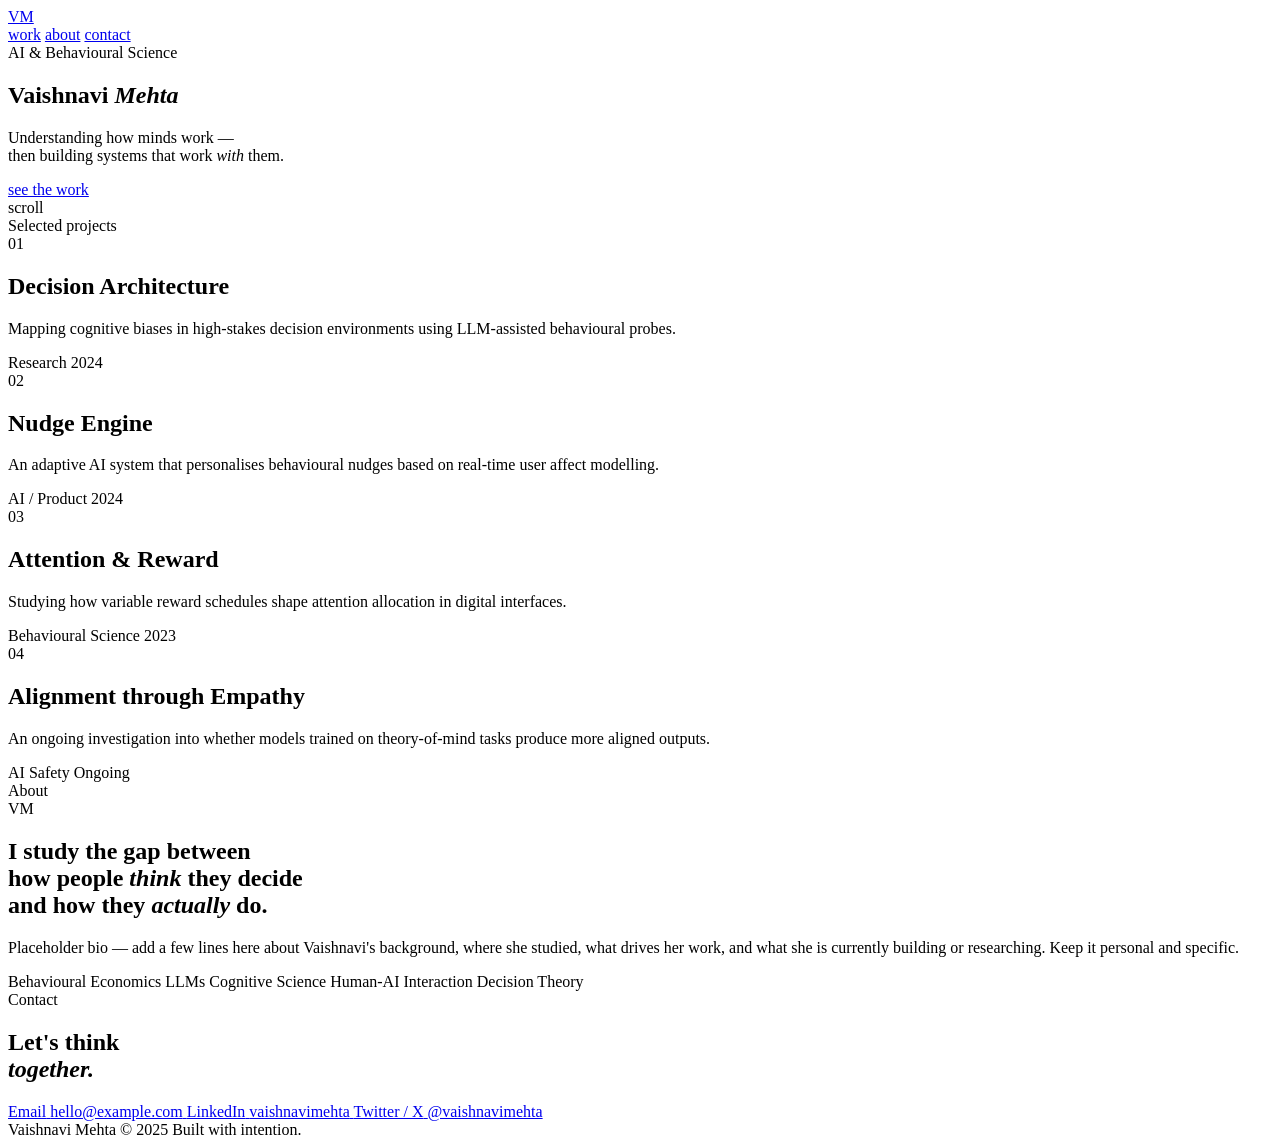
==== index.html @ ce14958a "_" ====
<!DOCTYPE html>
<html lang="en">
<head>
  <meta charset="UTF-8" />
  <meta name="viewport" content="width=device-width, initial-scale=1.0" />
  <title>Vaishnavi Mehta</title>
  <meta name="description" content="AI researcher and behavioural scientist." />
  <link rel="preconnect" href="https://fonts.googleapis.com" />
  <link rel="preconnect" href="https://fonts.gstatic.com" crossorigin />
  <link href="https://fonts.googleapis.com/css2?family=Instrument+Serif:ital@0;1&family=DM+Mono:wght@300;400&display=swap" rel="stylesheet" />
  <link rel="stylesheet" href="css/style.css" />
</head>
<body>

  <div class="cursor-dot" id="cursorDot"></div>
  <div class="cursor-ring" id="cursorRing"></div>

  <header class="nav">
    <a href="#" class="nav-logo" data-magnetic>VM</a>
    <nav class="nav-links">
      <a href="#work" data-magnetic>work</a>
      <a href="#about" data-magnetic>about</a>
      <a href="#contact" data-magnetic>contact</a>
    </nav>
  </header>

  <!-- HERO -->
  <section class="hero" id="hero">
    <div class="hero-tag">AI &amp; Behavioural Science</div>
    <h1 class="hero-title">
      <span class="line reveal">Vaishnavi</span>
      <span class="line reveal delay-1">
        <em>Mehta</em>
      </span>
    </h1>
    <div class="hero-foot reveal delay-2">
      <p class="hero-desc">
        Understanding how minds work —<br>
        then building systems that work <em>with</em> them.
      </p>
      <a href="#work" class="btn" data-magnetic>see the work</a>
    </div>
    <div class="hero-scroll-hint">scroll</div>
  </section>

  <!-- WORK -->
  <section class="work" id="work">
    <div class="section-label">Selected projects</div>

    <div class="project-list">

      <div class="project-item" data-hover>
        <div class="project-left">
          <span class="project-num">01</span>
          <div>
            <h2 class="project-title">Decision Architecture</h2>
            <p class="project-desc">Mapping cognitive biases in high-stakes decision environments using LLM-assisted behavioural probes.</p>
          </div>
        </div>
        <div class="project-right">
          <span class="project-tag">Research</span>
          <span class="project-year">2024</span>
        </div>
      </div>

      <div class="project-item" data-hover>
        <div class="project-left">
          <span class="project-num">02</span>
          <div>
            <h2 class="project-title">Nudge Engine</h2>
            <p class="project-desc">An adaptive AI system that personalises behavioural nudges based on real-time user affect modelling.</p>
          </div>
        </div>
        <div class="project-right">
          <span class="project-tag">AI / Product</span>
          <span class="project-year">2024</span>
        </div>
      </div>

      <div class="project-item" data-hover>
        <div class="project-left">
          <span class="project-num">03</span>
          <div>
            <h2 class="project-title">Attention &amp; Reward</h2>
            <p class="project-desc">Studying how variable reward schedules shape attention allocation in digital interfaces.</p>
          </div>
        </div>
        <div class="project-right">
          <span class="project-tag">Behavioural Science</span>
          <span class="project-year">2023</span>
        </div>
      </div>

      <div class="project-item" data-hover>
        <div class="project-left">
          <span class="project-num">04</span>
          <div>
            <h2 class="project-title">Alignment through Empathy</h2>
            <p class="project-desc">An ongoing investigation into whether models trained on theory-of-mind tasks produce more aligned outputs.</p>
          </div>
        </div>
        <div class="project-right">
          <span class="project-tag">AI Safety</span>
          <span class="project-year">Ongoing</span>
        </div>
      </div>

    </div>
  </section>

  <!-- ABOUT -->
  <section class="about" id="about">
    <div class="section-label">About</div>
    <div class="about-grid">
      <div class="about-left">
        <div class="about-portrait">
          <div class="portrait-placeholder">VM</div>
        </div>
      </div>
      <div class="about-right">
        <h2 class="about-heading">
          I study the gap between<br>
          how people <em>think</em> they decide<br>
          and how they <em>actually</em> do.
        </h2>
        <p class="about-body">
          Placeholder bio — add a few lines here about Vaishnavi's background,
          where she studied, what drives her work, and what she is currently
          building or researching. Keep it personal and specific.
        </p>
        <div class="about-pills">
          <span class="pill">Behavioural Economics</span>
          <span class="pill">LLMs</span>
          <span class="pill">Cognitive Science</span>
          <span class="pill">Human-AI Interaction</span>
          <span class="pill">Decision Theory</span>
        </div>
      </div>
    </div>
  </section>

  <!-- CONTACT -->
  <section class="contact" id="contact">
    <div class="section-label">Contact</div>
    <div class="contact-inner">
      <h2 class="contact-heading">
        Let's think<br><em>together.</em>
      </h2>
      <div class="contact-links">
        <a href="mailto:hello@example.com" class="contact-link" data-magnetic>
          <span class="contact-link-label">Email</span>
          <span class="contact-link-val">hello@example.com</span>
        </a>
        <a href="https://linkedin.com/in/placeholder" class="contact-link" target="_blank" rel="noopener" data-magnetic>
          <span class="contact-link-label">LinkedIn</span>
          <span class="contact-link-val">vaishnavimehta</span>
        </a>
        <a href="https://twitter.com/placeholder" class="contact-link" target="_blank" rel="noopener" data-magnetic>
          <span class="contact-link-label">Twitter / X</span>
          <span class="contact-link-val">@vaishnavimehta</span>
        </a>
      </div>
    </div>
  </section>

  <footer class="footer">
    <span>Vaishnavi Mehta &copy; 2025</span>
    <span>Built with intention.</span>
  </footer>

  <script src="js/main.js"></script>
</body>
</html>
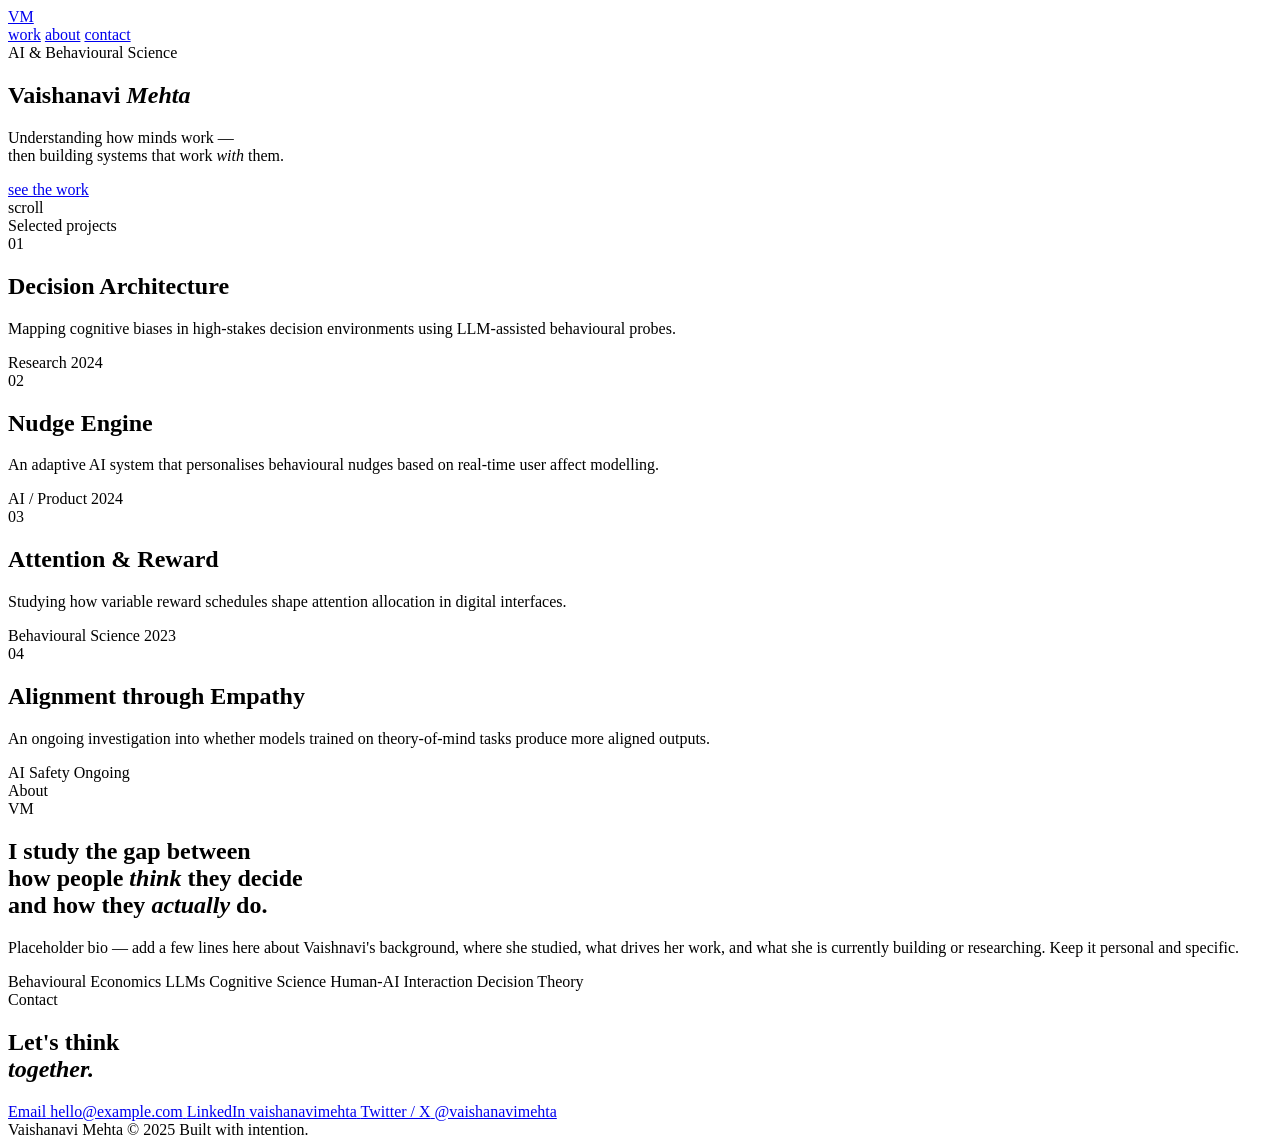
==== commit 730b96bd: "Update index.html" ====
--- a/index.html
+++ b/index.html
@@ -28,7 +28,7 @@
   <section class="hero" id="hero">
     <div class="hero-tag">AI &amp; Behavioural Science</div>
     <h1 class="hero-title">
-      <span class="line reveal">Vaishnavi</span>
+      <span class="line reveal">Vaishanavi</span>
       <span class="line reveal delay-1">
         <em>Mehta</em>
       </span>
@@ -153,18 +153,18 @@
         </a>
         <a href="https://linkedin.com/in/placeholder" class="contact-link" target="_blank" rel="noopener" data-magnetic>
           <span class="contact-link-label">LinkedIn</span>
-          <span class="contact-link-val">vaishnavimehta</span>
+          <span class="contact-link-val">vaishanavimehta</span>
         </a>
         <a href="https://twitter.com/placeholder" class="contact-link" target="_blank" rel="noopener" data-magnetic>
           <span class="contact-link-label">Twitter / X</span>
-          <span class="contact-link-val">@vaishnavimehta</span>
+          <span class="contact-link-val">@vaishanavimehta</span>
         </a>
       </div>
     </div>
   </section>
 
   <footer class="footer">
-    <span>Vaishnavi Mehta &copy; 2025</span>
+    <span>Vaishanavi Mehta &copy; 2025</span>
     <span>Built with intention.</span>
   </footer>
 
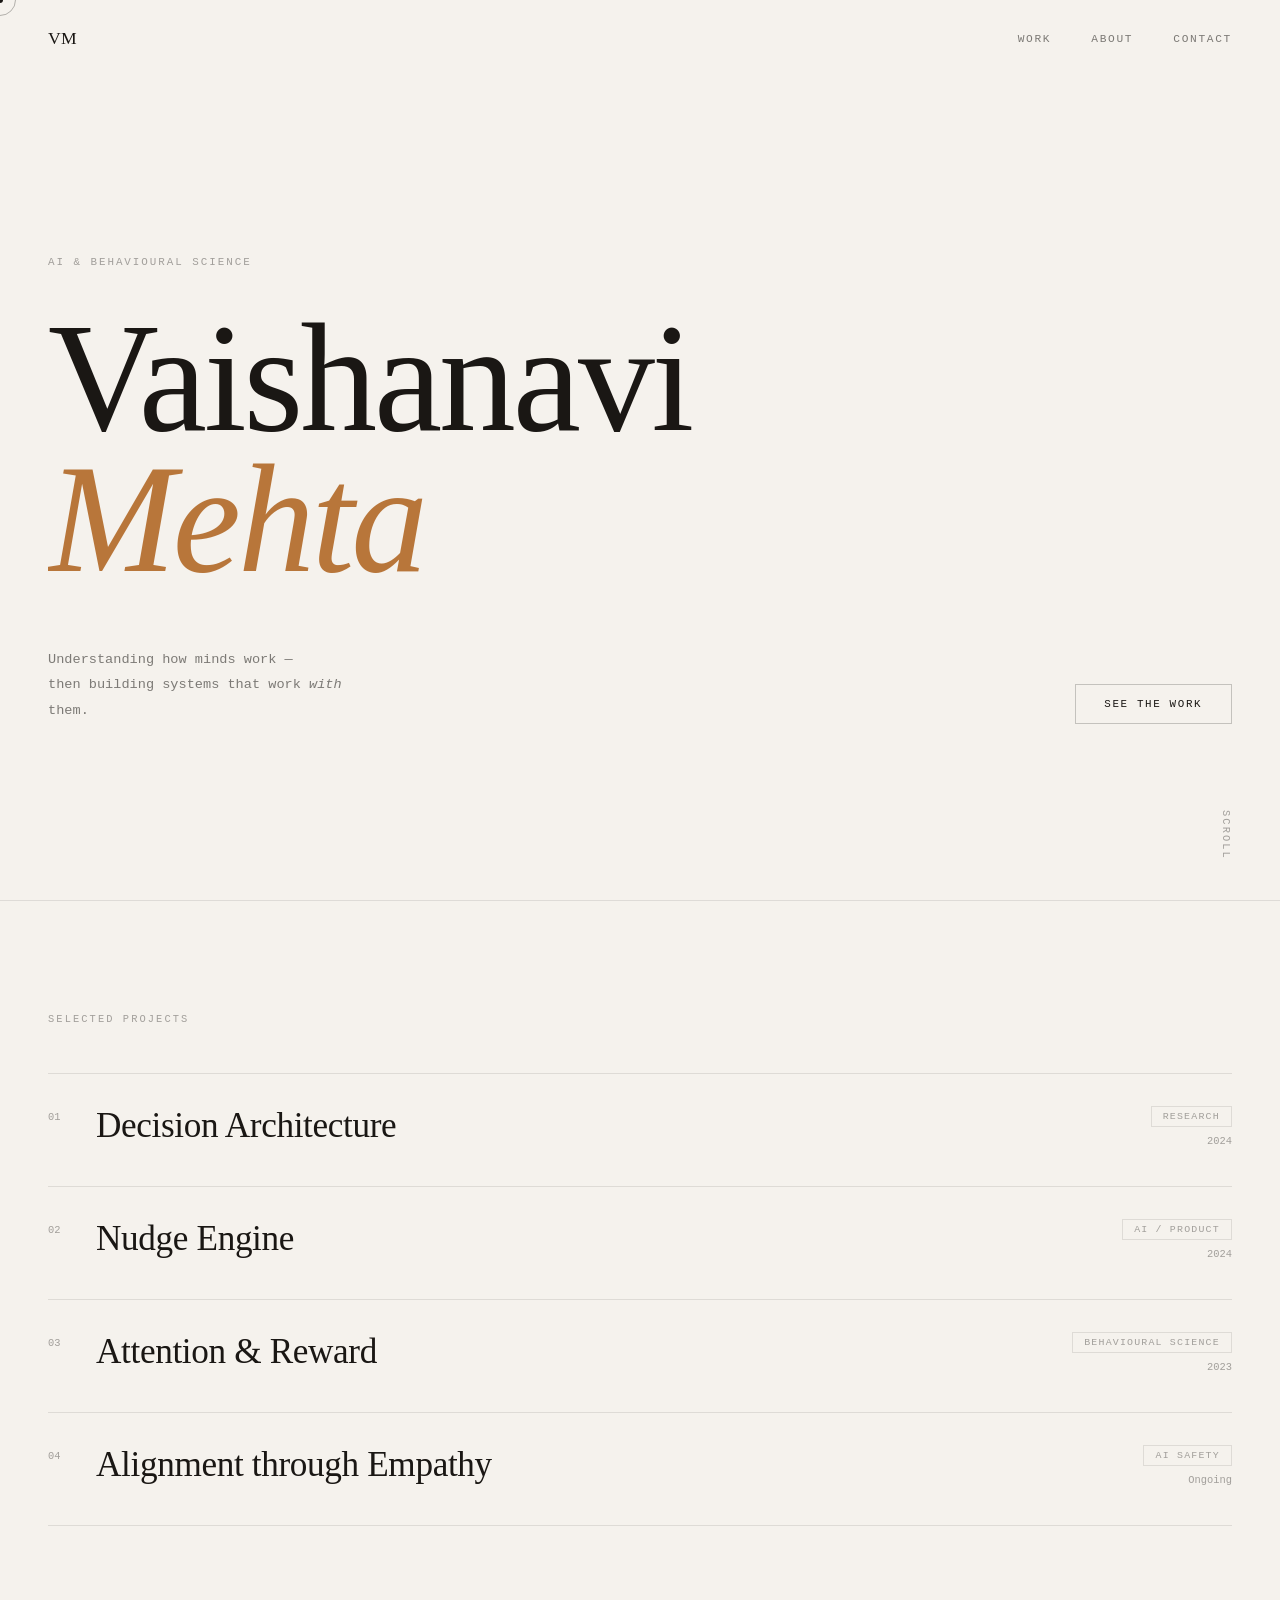
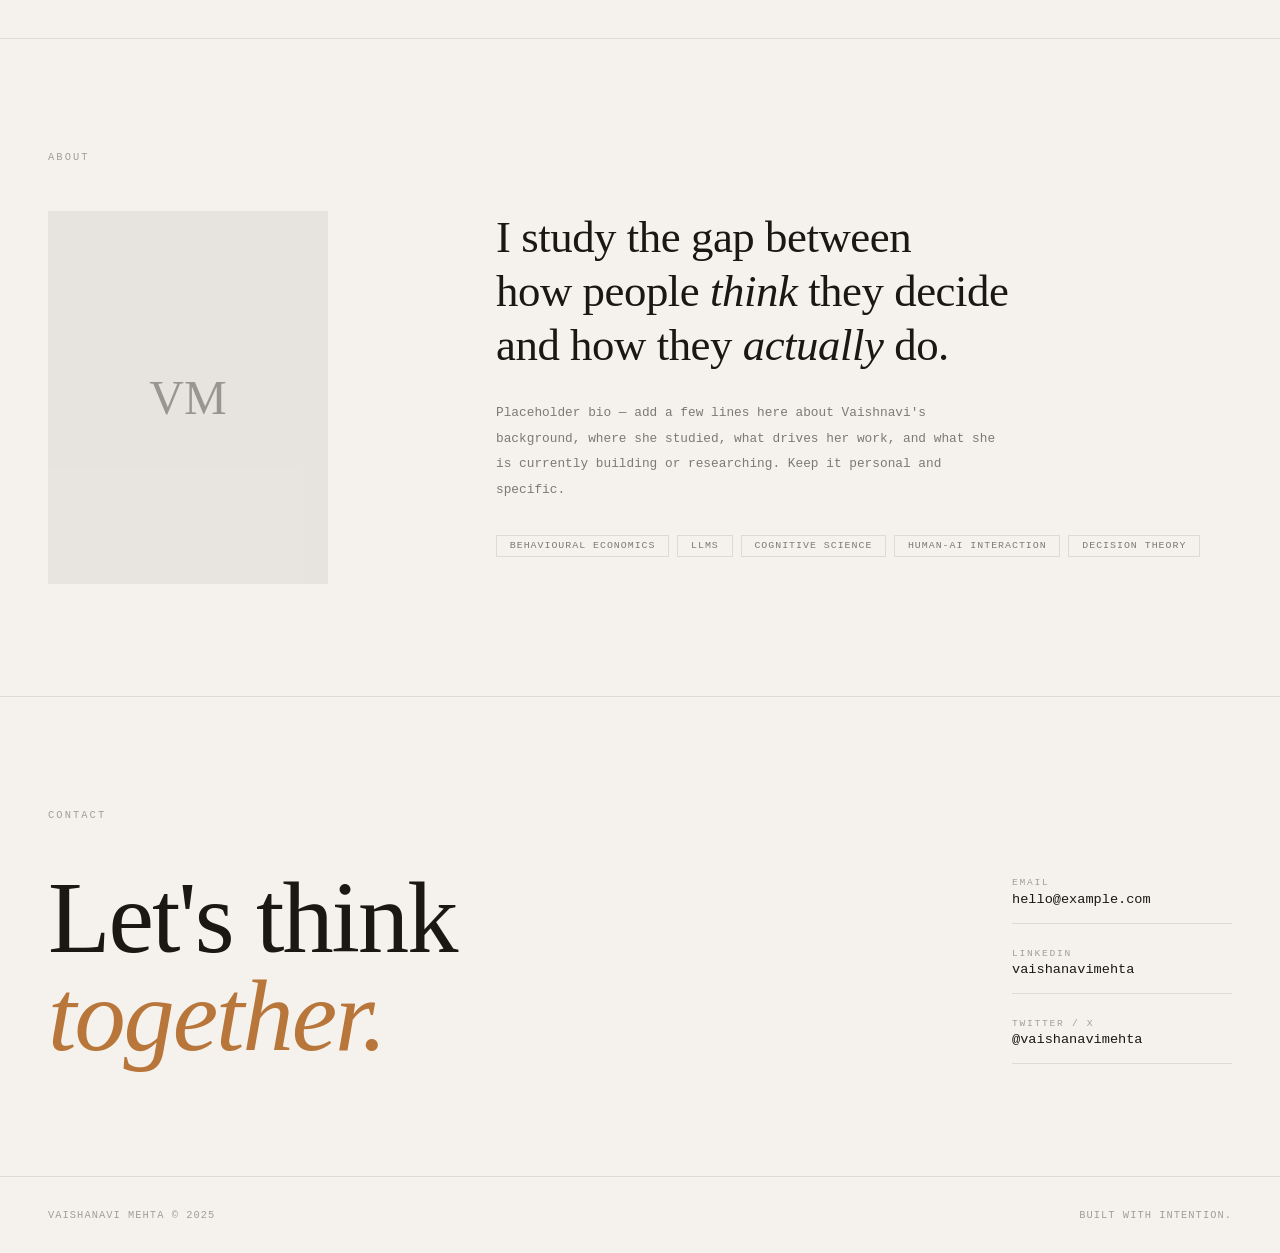
==== commit e01c42d5: "Update index.html" ====
--- a/index.html
+++ b/index.html
@@ -3,12 +3,12 @@
 <head>
   <meta charset="UTF-8" />
   <meta name="viewport" content="width=device-width, initial-scale=1.0" />
-  <title>Vaishnavi Mehta</title>
+  <title>Vaishanavi Mehta</title>
   <meta name="description" content="AI researcher and behavioural scientist." />
   <link rel="preconnect" href="https://fonts.googleapis.com" />
   <link rel="preconnect" href="https://fonts.gstatic.com" crossorigin />
   <link href="https://fonts.googleapis.com/css2?family=Instrument+Serif:ital@0;1&family=DM+Mono:wght@300;400&display=swap" rel="stylesheet" />
-  <link rel="stylesheet" href="css/style.css" />
+  <link rel="stylesheet" href="style.css" />
 </head>
 <body>
 
@@ -168,6 +168,6 @@
     <span>Built with intention.</span>
   </footer>
 
-  <script src="js/main.js"></script>
+  <script src="main.js"></script>
 </body>
 </html>
--- a/style.css
+++ b/style.css
@@ -0,0 +1,404 @@
+/* ─── Reset ─────────────────────────────────────────── */
+*, *::before, *::after { box-sizing: border-box; margin: 0; padding: 0; }
+html { scroll-behavior: smooth; font-size: 16px; }
+body {
+  background: #f5f2ed;
+  color: #1a1714;
+  font-family: 'DM Mono', monospace;
+  font-weight: 300;
+  cursor: none;
+  overflow-x: hidden;
+  -webkit-font-smoothing: antialiased;
+}
+a { color: inherit; text-decoration: none; }
+em { font-style: italic; }
+
+/* ─── CSS Variables ─────────────────────────────────── */
+:root {
+  --ink:       #1a1714;
+  --ink-muted: rgba(26,23,20,0.38);
+  --ink-soft:  rgba(26,23,20,0.55);
+  --paper:     #f5f2ed;
+  --accent:    #b8763a;
+  --line:      rgba(26,23,20,0.1);
+  --serif:     'Instrument Serif', Georgia, serif;
+  --mono:      'DM Mono', monospace;
+  --ease:      cubic-bezier(.16,1,.3,1);
+}
+
+/* ─── Custom cursor ─────────────────────────────────── */
+.cursor-dot,
+.cursor-ring {
+  position: fixed;
+  border-radius: 50%;
+  pointer-events: none;
+  z-index: 9999;
+  transform: translate(-50%, -50%);
+}
+.cursor-dot {
+  width: 6px; height: 6px;
+  background: var(--ink);
+  transition: width .15s var(--ease), height .15s var(--ease), background .2s;
+}
+.cursor-ring {
+  width: 32px; height: 32px;
+  border: 1px solid rgba(26,23,20,0.3);
+  transition: width .4s var(--ease), height .4s var(--ease), border-color .3s;
+}
+.cursor-dot.hovered { width: 4px; height: 4px; background: var(--accent); }
+.cursor-ring.hovered { width: 52px; height: 52px; border-color: var(--accent); }
+
+/* ─── Nav ───────────────────────────────────────────── */
+.nav {
+  position: fixed;
+  top: 0; left: 0; right: 0;
+  z-index: 100;
+  display: flex;
+  justify-content: space-between;
+  align-items: center;
+  padding: 1.75rem 3rem;
+  mix-blend-mode: multiply;
+}
+.nav-logo {
+  font-family: var(--serif);
+  font-size: 1.1rem;
+  letter-spacing: .02em;
+  color: var(--ink);
+}
+.nav-links {
+  display: flex;
+  gap: 2.5rem;
+}
+.nav-links a {
+  font-size: .7rem;
+  letter-spacing: .15em;
+  text-transform: uppercase;
+  color: var(--ink-soft);
+  transition: color .3s;
+}
+.nav-links a:hover { color: var(--ink); }
+
+/* ─── Hero ──────────────────────────────────────────── */
+.hero {
+  min-height: 100vh;
+  display: flex;
+  flex-direction: column;
+  justify-content: center;
+  padding: 10rem 3rem 5rem;
+  position: relative;
+}
+.hero-tag {
+  font-size: .68rem;
+  letter-spacing: .18em;
+  text-transform: uppercase;
+  color: var(--ink-muted);
+  margin-bottom: 2.5rem;
+}
+.hero-title {
+  font-family: var(--serif);
+  font-size: clamp(4rem, 12vw, 11rem);
+  line-height: .92;
+  letter-spacing: -.02em;
+  font-weight: 400;
+  margin-bottom: 3.5rem;
+  overflow: hidden;
+}
+.hero-title .line {
+  display: block;
+  transform: translateY(110%);
+}
+.hero-title em {
+  color: var(--accent);
+}
+.hero-foot {
+  display: flex;
+  align-items: flex-end;
+  justify-content: space-between;
+  gap: 2rem;
+  opacity: 0;
+}
+.hero-desc {
+  font-size: .85rem;
+  line-height: 1.9;
+  color: var(--ink-soft);
+  max-width: 320px;
+}
+.hero-scroll-hint {
+  position: absolute;
+  bottom: 2.5rem;
+  right: 3rem;
+  font-size: .65rem;
+  letter-spacing: .2em;
+  text-transform: uppercase;
+  color: var(--ink-muted);
+  writing-mode: vertical-rl;
+  opacity: 0;
+  animation: fadeUp .8s 1.2s var(--ease) forwards;
+}
+
+/* ─── Button ────────────────────────────────────────── */
+.btn {
+  display: inline-block;
+  font-size: .68rem;
+  letter-spacing: .15em;
+  text-transform: uppercase;
+  color: var(--ink);
+  border: 1px solid rgba(26,23,20,0.22);
+  padding: .8rem 1.8rem;
+  transition: border-color .3s, color .3s, background .3s;
+  white-space: nowrap;
+}
+.btn:hover {
+  background: var(--ink);
+  color: var(--paper);
+  border-color: var(--ink);
+}
+
+/* ─── Section label ─────────────────────────────────── */
+.section-label {
+  font-size: .65rem;
+  letter-spacing: .2em;
+  text-transform: uppercase;
+  color: var(--ink-muted);
+  margin-bottom: 3rem;
+}
+
+/* ─── Work ──────────────────────────────────────────── */
+.work {
+  padding: 7rem 3rem;
+  border-top: 1px solid var(--line);
+}
+.project-list {}
+.project-item {
+  display: flex;
+  justify-content: space-between;
+  align-items: flex-start;
+  gap: 2rem;
+  padding: 2rem 0;
+  border-top: 1px solid var(--line);
+  transition: padding-left .45s var(--ease);
+  position: relative;
+  overflow: hidden;
+}
+.project-item:last-child { border-bottom: 1px solid var(--line); }
+.project-item::after {
+  content: '';
+  position: absolute;
+  inset: 0;
+  background: rgba(26,23,20,0.03);
+  transform: translateX(-100%);
+  transition: transform .45s var(--ease);
+}
+.project-item:hover { padding-left: 1rem; }
+.project-item:hover::after { transform: translateX(0); }
+
+.project-left {
+  display: flex;
+  gap: 1.5rem;
+  align-items: flex-start;
+  flex: 1;
+}
+.project-num {
+  font-size: .65rem;
+  color: var(--ink-muted);
+  margin-top: .3rem;
+  min-width: 1.5rem;
+}
+.project-title {
+  font-family: var(--serif);
+  font-size: clamp(1.4rem, 3vw, 2.2rem);
+  font-weight: 400;
+  letter-spacing: -.01em;
+  margin-bottom: .5rem;
+  transition: color .3s;
+}
+.project-item:hover .project-title { color: var(--accent); }
+.project-desc {
+  font-size: .75rem;
+  line-height: 1.8;
+  color: var(--ink-soft);
+  max-width: 480px;
+  height: 0;
+  overflow: hidden;
+  transition: height .45s var(--ease), opacity .35s;
+  opacity: 0;
+}
+.project-item:hover .project-desc {
+  height: 3.6rem;
+  opacity: 1;
+}
+.project-right {
+  display: flex;
+  flex-direction: column;
+  align-items: flex-end;
+  gap: .5rem;
+  min-width: 120px;
+}
+.project-tag {
+  font-size: .62rem;
+  letter-spacing: .12em;
+  text-transform: uppercase;
+  color: var(--ink-muted);
+  border: 1px solid var(--line);
+  padding: .25rem .7rem;
+}
+.project-year {
+  font-size: .65rem;
+  color: var(--ink-muted);
+}
+
+/* ─── About ─────────────────────────────────────────── */
+.about {
+  padding: 7rem 3rem;
+  border-top: 1px solid var(--line);
+}
+.about-grid {
+  display: grid;
+  grid-template-columns: 1fr 2fr;
+  gap: 5rem;
+  align-items: start;
+}
+.about-portrait {
+  aspect-ratio: 3/4;
+  background: rgba(26,23,20,0.06);
+  display: flex;
+  align-items: center;
+  justify-content: center;
+  max-width: 280px;
+}
+.portrait-placeholder {
+  font-family: var(--serif);
+  font-size: 3rem;
+  color: var(--ink-muted);
+}
+.about-heading {
+  font-family: var(--serif);
+  font-size: clamp(1.5rem, 3.5vw, 2.8rem);
+  font-weight: 400;
+  line-height: 1.2;
+  letter-spacing: -.01em;
+  margin-bottom: 1.75rem;
+}
+.about-body {
+  font-size: .8rem;
+  line-height: 2;
+  color: var(--ink-soft);
+  max-width: 520px;
+  margin-bottom: 2rem;
+}
+.about-pills {
+  display: flex;
+  flex-wrap: wrap;
+  gap: .5rem;
+}
+.pill {
+  font-size: .62rem;
+  letter-spacing: .1em;
+  text-transform: uppercase;
+  border: 1px solid var(--line);
+  padding: .3rem .8rem;
+  color: var(--ink-soft);
+  transition: border-color .3s, color .3s;
+}
+.pill:hover { border-color: var(--accent); color: var(--accent); }
+
+/* ─── Contact ───────────────────────────────────────── */
+.contact {
+  padding: 7rem 3rem;
+  border-top: 1px solid var(--line);
+}
+.contact-inner {
+  display: flex;
+  justify-content: space-between;
+  align-items: flex-end;
+  gap: 4rem;
+  flex-wrap: wrap;
+}
+.contact-heading {
+  font-family: var(--serif);
+  font-size: clamp(3rem, 8vw, 7rem);
+  font-weight: 400;
+  line-height: .95;
+  letter-spacing: -.02em;
+}
+.contact-heading em { color: var(--accent); }
+.contact-links {
+  display: flex;
+  flex-direction: column;
+  gap: 1.5rem;
+  min-width: 220px;
+}
+.contact-link {
+  display: flex;
+  flex-direction: column;
+  gap: .2rem;
+  padding-bottom: 1rem;
+  border-bottom: 1px solid var(--line);
+  transition: border-color .3s;
+}
+.contact-link:hover { border-color: var(--accent); }
+.contact-link-label {
+  font-size: .6rem;
+  letter-spacing: .18em;
+  text-transform: uppercase;
+  color: var(--ink-muted);
+}
+.contact-link-val {
+  font-size: .85rem;
+  color: var(--ink);
+  transition: color .3s;
+}
+.contact-link:hover .contact-link-val { color: var(--accent); }
+
+/* ─── Footer ────────────────────────────────────────── */
+.footer {
+  padding: 2rem 3rem;
+  border-top: 1px solid var(--line);
+  display: flex;
+  justify-content: space-between;
+  font-size: .65rem;
+  letter-spacing: .1em;
+  color: var(--ink-muted);
+  text-transform: uppercase;
+}
+
+/* ─── Reveal animations ─────────────────────────────── */
+@keyframes slideUp {
+  to { transform: translateY(0); }
+}
+@keyframes fadeUp {
+  from { opacity: 0; transform: translateY(10px); }
+  to   { opacity: 1; transform: translateY(0); }
+}
+.reveal { animation: slideUp .95s var(--ease) forwards; }
+.delay-1 { animation-delay: .14s; }
+.delay-2 { animation: fadeUp .9s .55s var(--ease) forwards; }
+
+/* ─── Scroll reveal ─────────────────────────────────── */
+.scroll-reveal {
+  opacity: 0;
+  transform: translateY(28px);
+  transition: opacity .75s var(--ease), transform .75s var(--ease);
+}
+.scroll-reveal.visible {
+  opacity: 1;
+  transform: translateY(0);
+}
+
+/* ─── Responsive ────────────────────────────────────── */
+@media (max-width: 768px) {
+  .nav { padding: 1.25rem 1.5rem; }
+  .hero { padding: 8rem 1.5rem 4rem; }
+  .work, .about, .contact { padding: 5rem 1.5rem; }
+  .footer { padding: 1.5rem; }
+  .about-grid { grid-template-columns: 1fr; gap: 2.5rem; }
+  .about-portrait { max-width: 160px; aspect-ratio: 1; }
+  .contact-inner { flex-direction: column; align-items: flex-start; }
+  .hero-foot { flex-direction: column; align-items: flex-start; }
+  .hero-scroll-hint { display: none; }
+  .project-item { flex-direction: column; gap: 1rem; }
+  .project-right { flex-direction: row; align-items: center; }
+  .cursor-dot, .cursor-ring { display: none; }
+  body { cursor: auto; }
+  a, button { cursor: auto; }
+}
